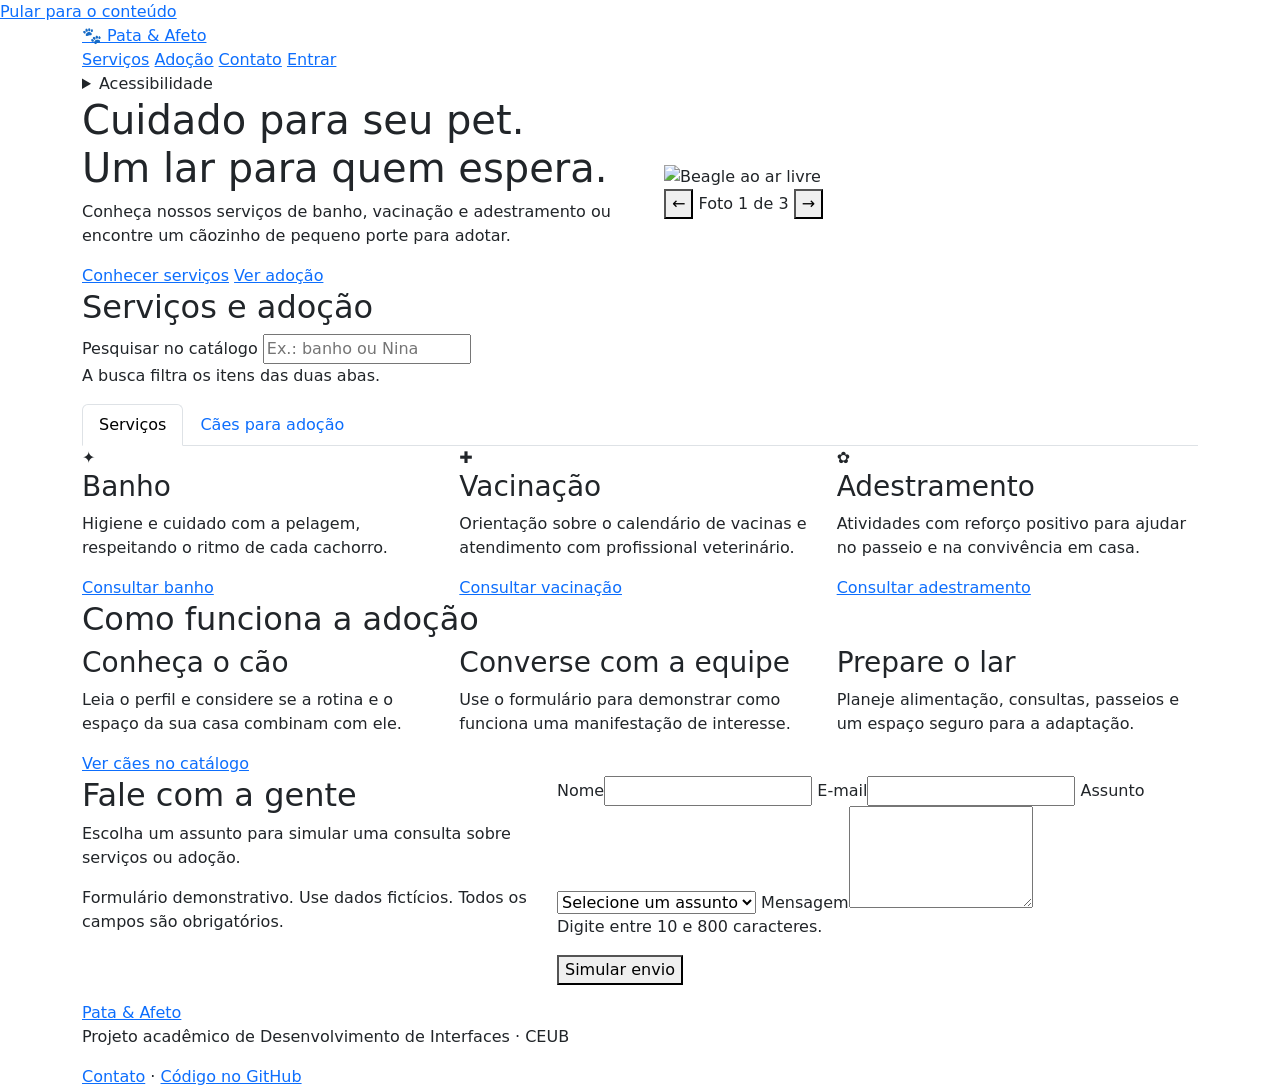
==== index.html @ d891a0a9 "feat: estrutura landing page e login em HTML" ====
<!doctype html>
<html lang="pt-BR" data-bs-theme="light">
<head>
  <meta charset="utf-8">
  <meta name="viewport" content="width=device-width, initial-scale=1">
  <title>Pet shop e adoção | Pata &amp; Afeto</title>
  <link href="https://cdn.jsdelivr.net/npm/bootstrap@5.3.9/dist/css/bootstrap.min.css" rel="stylesheet" integrity="sha384-yEPZ7jP9S0QKiUQ0m3jjsO4ProIW7wvR9gXkI7JOGa2XVsw53Yke2bsdkBbjmmiX" crossorigin="anonymous">
  <link rel="stylesheet" href="css/style.css">
  <script src="js/preferencias.js"></script>
  <script defer src="https://cdn.jsdelivr.net/npm/bootstrap@5.3.9/dist/js/bootstrap.bundle.min.js" integrity="sha384-WyOxWvTyr1QaMPfiPJSv76iReVthorl5uWlFtZPyK0IEB0hGzo9y5Bp9mYanr8Bu" crossorigin="anonymous"></script>
  <script defer src="js/script.js"></script>
</head>
<body>
<a class="pular" href="#conteudo">Pular para o conteúdo</a>
<header class="barra">
  <div class="container barra-interna">
    <a class="marca" href="index.html"><span aria-hidden="true">🐾</span> Pata &amp; Afeto</a>
    <nav aria-label="Navegação principal">
      <a href="index.html#servicos">Serviços</a>
      <a href="index.html#adocao">Adoção</a>
      <a href="index.html#contato">Contato</a>
      <a href="login.html">Entrar</a>
    </nav>
    <details class="preferencias">
      <summary>Acessibilidade</summary>
      <div class="painel">
        <button type="button" class="botao secundario" id="tema" aria-pressed="false">Modo escuro</button>
        <fieldset>
          <legend>Tamanho da fonte</legend>
          <button type="button" class="botao secundario" data-fonte="normal" aria-pressed="true">Padrão</button>
          <button type="button" class="botao secundario" data-fonte="grande" aria-pressed="false">Maior</button>
          <button type="button" class="botao secundario" data-fonte="extra" aria-pressed="false">Extra</button>
        </fieldset>
      </div>
    </details>
  </div>
</header>
<main id="conteudo" tabindex="-1">
  <section class="hero">
    <div class="container">
      <div class="row align-items-center g-4 g-lg-5">
        <div class="col-lg-6">
          <h1>Cuidado para seu pet.<br>Um lar para quem espera.</h1>
          <p class="introducao">Conheça nossos serviços de banho, vacinação e adestramento ou encontre um cãozinho de pequeno porte para adotar.</p>
          <div class="acoes">
            <a class="botao" href="#servicos">Conhecer serviços</a>
            <a class="botao secundario" href="#adocao">Ver adoção</a>
          </div>
        </div>
        <div class="col-lg-6">
          <div id="galeria" class="carousel slide" role="region" aria-label="Galeria de cães" data-bs-interval="false" data-bs-touch="false">
            <div class="carousel-inner">
              <div class="carousel-item active"><img src="img/hero.jpg" alt="Beagle ao ar livre"></div>
              <div class="carousel-item"><img src="img/nina.jpg" alt="Cão do perfil de Nina"></div>
              <div class="carousel-item"><img src="img/tobias.jpg" alt="Cão do perfil de Tobias"></div>
            </div>
            <div class="galeria-controles">
              <button class="botao secundario" type="button" data-bs-target="#galeria" data-bs-slide="prev" aria-label="Foto anterior">←</button>
              <span id="galeria-status" role="status">Foto 1 de 3</span>
              <button class="botao secundario" type="button" data-bs-target="#galeria" data-bs-slide="next" aria-label="Próxima foto">→</button>
            </div>
          </div>
        </div>
      </div>
    </div>
  </section>
  <section id="servicos" class="secao container" aria-labelledby="catalogo">
    <h2 id="catalogo">Serviços e adoção</h2>
    <label for="pesquisa">Pesquisar no catálogo</label>
    <input id="pesquisa" type="search" placeholder="Ex.: banho ou Nina" aria-describedby="busca-ajuda">
    <p id="busca-ajuda">A busca filtra os itens das duas abas.</p>
    <p class="visually-hidden" id="resultado" role="status"></p>
    <div class="nav nav-tabs" id="abas" role="tablist" aria-label="Categorias do catálogo">
      <button class="nav-link active" id="aba-servicos" data-bs-toggle="tab" data-bs-target="#lista-servicos" type="button" role="tab" aria-controls="lista-servicos" aria-selected="true">Serviços</button>
      <button class="nav-link" id="aba-adocao" data-bs-toggle="tab" data-bs-target="#lista-adocao" type="button" role="tab" aria-controls="lista-adocao" aria-selected="false" tabindex="-1">Cães para adoção</button>
    </div>
    <div class="tab-content">
      <section class="tab-pane show active" id="lista-servicos" role="tabpanel" aria-labelledby="aba-servicos" tabindex="0">
        <div class="row g-3">
          <article class="col-md-4" data-item>
            <div class="cartao h-100"><span class="icone" aria-hidden="true">✦</span><h3>Banho</h3><p>Higiene e cuidado com a pelagem, respeitando o ritmo de cada cachorro.</p><a href="#contato" data-assunto="Banho">Consultar banho</a></div>
          </article>
          <article class="col-md-4" data-item>
            <div class="cartao h-100"><span class="icone" aria-hidden="true">✚</span><h3>Vacinação</h3><p>Orientação sobre o calendário de vacinas e atendimento com profissional veterinário.</p><a href="#contato" data-assunto="Vacinação">Consultar vacinação</a></div>
          </article>
          <article class="col-md-4" data-item>
            <div class="cartao h-100"><span class="icone" aria-hidden="true">✿</span><h3>Adestramento</h3><p>Atividades com reforço positivo para ajudar no passeio e na convivência em casa.</p><a href="#contato" data-assunto="Adestramento">Consultar adestramento</a></div>
          </article>
        </div>
        <p class="vazio" hidden>Nenhum serviço encontrado nesta aba.</p>
      </section>
      <section class="tab-pane" id="lista-adocao" role="tabpanel" aria-labelledby="aba-adocao" tabindex="0">
        <p>Perfis ilustrativos criados para o projeto acadêmico.</p>
        <div class="row g-3">
          <article class="col-md-6" data-item><div class="cartao perfil h-100"><img src="img/nina.jpg" alt="Cão retratado no perfil ilustrativo de Nina" loading="lazy"><div><h3>Nina</h3><p>Porte pequeno · 2 anos</p><p>Curiosa e companheira, gosta de brincar e passear.</p><a href="#contato" data-assunto="Adoção de Nina">Tenho interesse em Nina</a></div></div></article>
          <article class="col-md-6" data-item><div class="cartao perfil h-100"><img src="img/tobias.jpg" alt="Cão retratado no perfil ilustrativo de Tobias" loading="lazy"><div><h3>Tobias</h3><p>Porte pequeno · 4 anos</p><p>Tranquilo, gosta de companhia e de passeios curtos.</p><a href="#contato" data-assunto="Adoção de Tobias">Tenho interesse em Tobias</a></div></div></article>
        </div>
        <p class="vazio" hidden>Nenhum cão encontrado nesta aba.</p>
      </section>
    </div>
  </section>
  <section id="adocao" class="faixa secao">
    <div class="container">
      <h2>Como funciona a adoção</h2>
      <div class="row g-3">
        <article class="col-md-4"><div class="cartao h-100"><h3>Conheça o cão</h3><p>Leia o perfil e considere se a rotina e o espaço da sua casa combinam com ele.</p></div></article>
        <article class="col-md-4"><div class="cartao h-100"><h3>Converse com a equipe</h3><p>Use o formulário para demonstrar como funciona uma manifestação de interesse.</p></div></article>
        <article class="col-md-4"><div class="cartao h-100"><h3>Prepare o lar</h3><p>Planeje alimentação, consultas, passeios e um espaço seguro para a adaptação.</p></div></article>
      </div>
      <a class="botao mt-4" href="#servicos" id="abrir-adocao">Ver cães no catálogo</a>
    </div>
  </section>
  <section id="contato" class="secao container" aria-labelledby="titulo-contato">
    <div class="row g-4">
      <div class="col-lg-5">
        <h2 id="titulo-contato">Fale com a gente</h2>
        <p>Escolha um assunto para simular uma consulta sobre serviços ou adoção.</p>
        <p id="contato-ajuda">Formulário demonstrativo. Use dados fictícios. Todos os campos são obrigatórios.</p>
      </div>
      <div class="col-lg-7">
        <form class="cartao formulario" id="form-contato" aria-describedby="contato-ajuda">
          <label for="nome">Nome</label><input id="nome" autocomplete="off" required maxlength="100">
          <label for="email">E-mail</label><input id="email" type="email" autocomplete="off" required maxlength="150">
          <label for="assunto">Assunto</label>
          <select id="assunto" required>
            <option value="">Selecione um assunto</option>
            <option>Banho</option><option>Vacinação</option><option>Adestramento</option>
            <option>Adoção de Nina</option><option>Adoção de Tobias</option><option>Outro</option>
          </select>
          <label for="mensagem">Mensagem</label><textarea id="mensagem" rows="4" required minlength="10" maxlength="800" aria-describedby="mensagem-ajuda"></textarea>
          <p id="mensagem-ajuda">Digite entre 10 e 800 caracteres.</p>
          <button type="submit" class="botao">Simular envio</button>
          <p class="retorno" role="status"></p>
        </form>
      </div>
    </div>
  </section>
</main>
<footer class="rodape">
  <div class="container">
    <a class="marca" href="index.html">Pata &amp; Afeto</a>
    <p>Projeto acadêmico de Desenvolvimento de Interfaces · CEUB</p>
    <a href="index.html#contato">Contato</a> · <a href="https://github.com/luisa99-web/PROJ_PETSHOP">Código no GitHub</a>
  </div>
</footer>
</body>
</html>
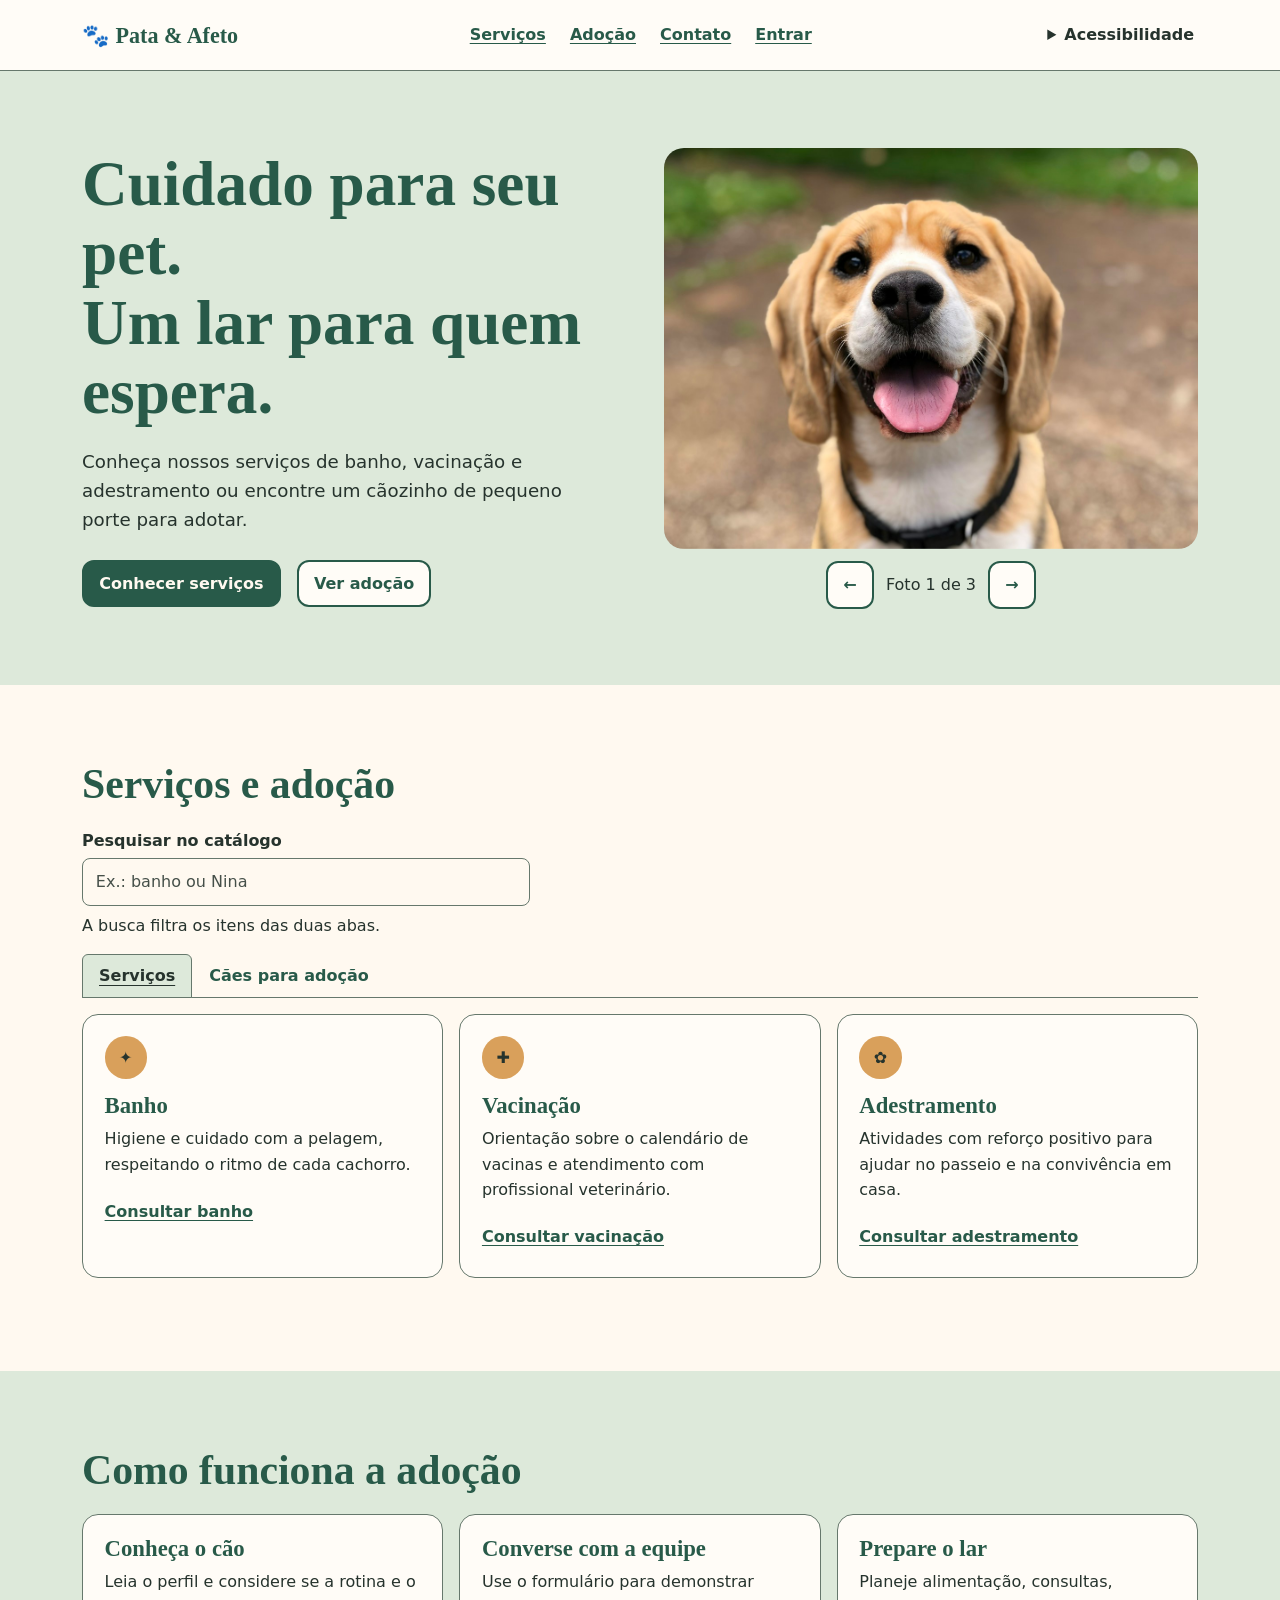
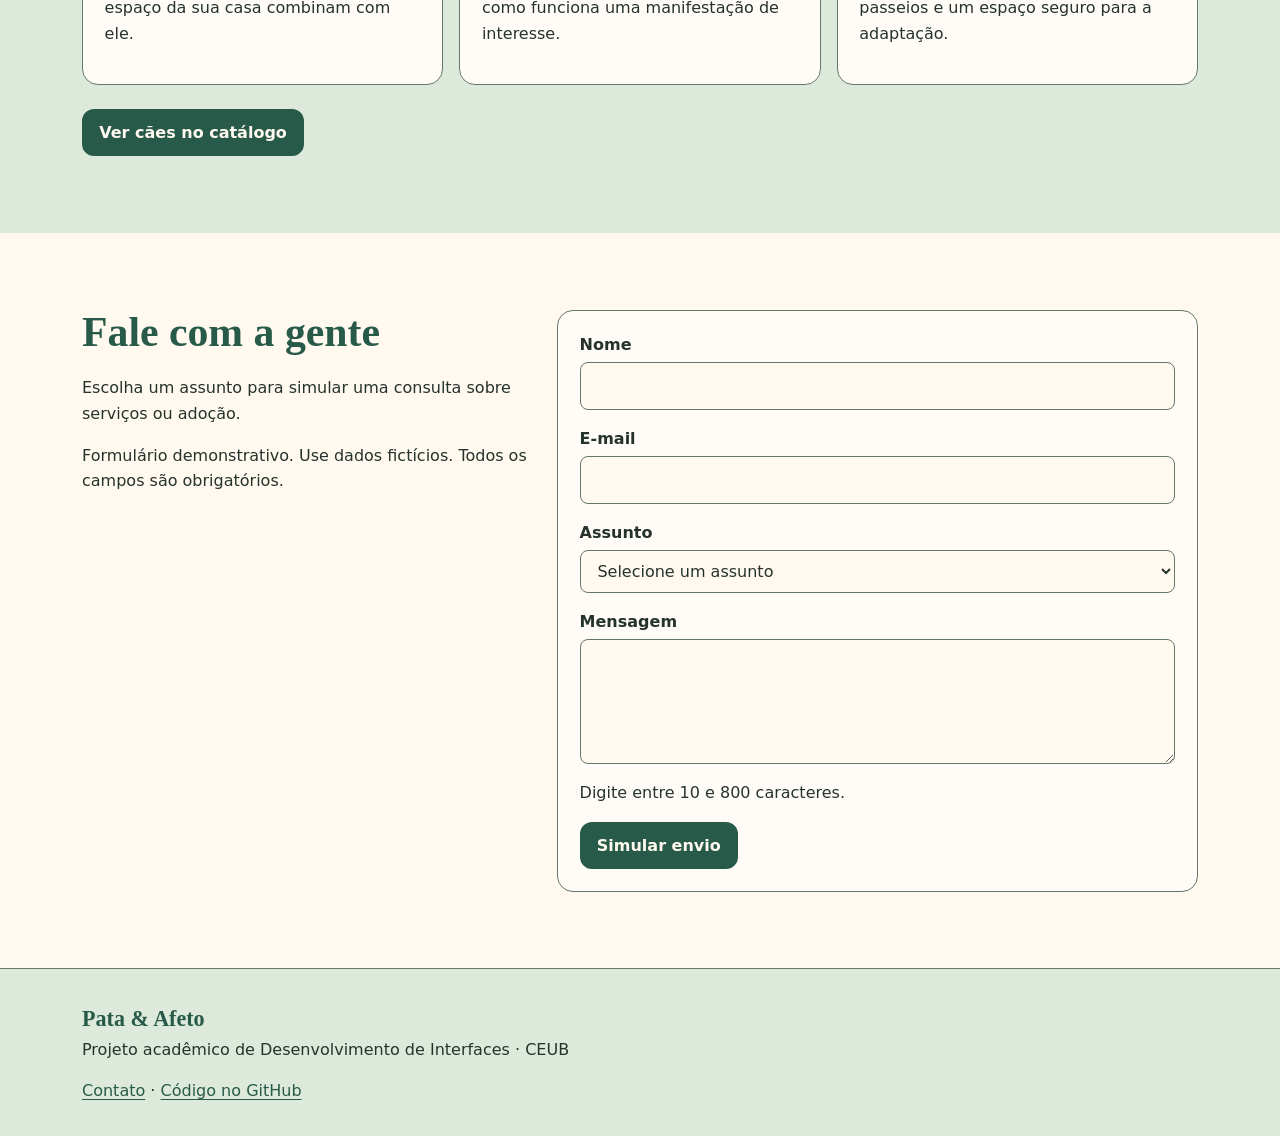
==== commit 5bebe8a0: "fix: revisa imagens e textos alternativos da adoção" ====
--- a/index.html
+++ b/index.html
@@ -51,8 +51,8 @@
           <div id="galeria" class="carousel slide" role="region" aria-label="Galeria de cães" data-bs-interval="false" data-bs-touch="false">
             <div class="carousel-inner">
               <div class="carousel-item active"><img src="img/hero.jpg" alt="Beagle ao ar livre"></div>
-              <div class="carousel-item"><img src="img/nina.jpg" alt="Cão do perfil de Nina"></div>
-              <div class="carousel-item"><img src="img/tobias.jpg" alt="Cão do perfil de Tobias"></div>
+              <div class="carousel-item"><img src="img/nina.jpg" alt="Buldogue francês com casaco amarelo"></div>
+              <div class="carousel-item"><img src="img/tobias.jpg" alt="Chihuahua preto e castanho na grama"></div>
             </div>
             <div class="galeria-controles">
               <button class="botao secundario" type="button" data-bs-target="#galeria" data-bs-slide="prev" aria-label="Foto anterior">←</button>
@@ -92,8 +92,8 @@
       <section class="tab-pane" id="lista-adocao" role="tabpanel" aria-labelledby="aba-adocao" tabindex="0">
         <p>Perfis ilustrativos criados para o projeto acadêmico.</p>
         <div class="row g-3">
-          <article class="col-md-6" data-item><div class="cartao perfil h-100"><img src="img/nina.jpg" alt="Cão retratado no perfil ilustrativo de Nina" loading="lazy"><div><h3>Nina</h3><p>Porte pequeno · 2 anos</p><p>Curiosa e companheira, gosta de brincar e passear.</p><a href="#contato" data-assunto="Adoção de Nina">Tenho interesse em Nina</a></div></div></article>
-          <article class="col-md-6" data-item><div class="cartao perfil h-100"><img src="img/tobias.jpg" alt="Cão retratado no perfil ilustrativo de Tobias" loading="lazy"><div><h3>Tobias</h3><p>Porte pequeno · 4 anos</p><p>Tranquilo, gosta de companhia e de passeios curtos.</p><a href="#contato" data-assunto="Adoção de Tobias">Tenho interesse em Tobias</a></div></div></article>
+          <article class="col-md-6" data-item><div class="cartao perfil h-100"><img src="img/nina.jpg" alt="Buldogue francês com casaco amarelo, de perfil" loading="lazy"><div><h3>Nina</h3><p>Porte pequeno · 2 anos</p><p>Curiosa e companheira, gosta de brincar e passear.</p><a href="#contato" data-assunto="Adoção de Nina">Tenho interesse em Nina</a></div></div></article>
+          <article class="col-md-6" data-item><div class="cartao perfil h-100"><img src="img/tobias.jpg" alt="Chihuahua preto e castanho olhando para o lado" loading="lazy"><div><h3>Tobias</h3><p>Porte pequeno · 4 anos</p><p>Tranquilo, gosta de companhia e de passeios curtos.</p><a href="#contato" data-assunto="Adoção de Tobias">Tenho interesse em Tobias</a></div></div></article>
         </div>
         <p class="vazio" hidden>Nenhum cão encontrado nesta aba.</p>
       </section>
--- a/css/style.css
+++ b/css/style.css
@@ -0,0 +1,193 @@
+/* Identidade visual e tokens dos dois temas. */
+:root {
+  --fundo: #fff9f0;
+  --texto: #26332d;
+  --primaria: #285a49;
+  --suave: #dde9da;
+  --cartao: #fffcf7;
+  --linha: #66786c;
+  --acento: #d9a05b;
+  --botao-texto: #fff9f0;
+  --foco: #285a49;
+}
+:root[data-bs-theme="dark"] {
+  --fundo: #121a16;
+  --texto: #f5f5f0;
+  --primaria: #a8d5ba;
+  --suave: #283d32;
+  --cartao: #202e26;
+  --linha: #94a89b;
+  --acento: #d9a05b;
+  --botao-texto: #121a16;
+  --foco: #d9a05b;
+}
+html[data-fonte="grande"] { font-size: 112.5%; }
+html[data-fonte="extra"] { font-size: 125%; }
+body {
+  background: var(--fundo);
+  color: var(--texto);
+  font-family: system-ui, sans-serif;
+  line-height: 1.6;
+}
+a { color: var(--primaria); text-underline-offset: .2em; }
+a:hover { color: var(--texto); }
+:focus-visible {
+  outline: 3px solid var(--foco);
+  outline-offset: 4px;
+}
+[hidden] { display: none !important; }
+.pular {
+  position: absolute;
+  top: .5rem;
+  left: .5rem;
+  z-index: 10;
+  padding: .65rem 1rem;
+  background: var(--fundo);
+  transform: translateY(-160%);
+}
+.pular:focus { transform: none; }
+.barra {
+  background: var(--cartao);
+  border-bottom: 1px solid var(--linha);
+}
+.barra-interna, nav, .acoes {
+  display: flex;
+  flex-wrap: wrap;
+  align-items: center;
+  gap: .65rem 1rem;
+}
+.barra-interna { justify-content: space-between; padding-block: 1rem; }
+nav a, summary { display: inline-block; padding: .4rem .25rem; }
+nav a { font-weight: 650; }
+.marca {
+  font-family: Georgia, serif;
+  font-size: 1.38rem;
+  font-weight: 700;
+  text-decoration: none;
+}
+.preferencias { position: relative; }
+summary { display: list-item; cursor: pointer; font-weight: 650; }
+.painel {
+  position: absolute;
+  right: 0;
+  z-index: 5;
+  width: min(16rem, 85vw);
+  padding: 1rem;
+  border: 1px solid var(--linha);
+  border-radius: .8rem;
+  background: var(--cartao);
+  box-shadow: 0 .5rem 1.75rem #0002;
+}
+.painel fieldset { margin-top: .7rem; }
+.painel legend { font-size: 1rem; }
+.painel button { margin: .15rem; }
+.painel [aria-pressed="true"] { background: var(--suave); }
+.hero {
+  background: var(--suave);
+  padding: clamp(2rem, 6vw, 5.5rem) 0;
+}
+h1, h2, h3 {
+  color: var(--primaria);
+  font-family: Georgia, serif;
+  font-weight: 700;
+  line-height: 1.1;
+  overflow-wrap: break-word;
+}
+h1 { font-size: clamp(2rem, 1.55rem + 3vw, 4.6rem); }
+h2 { font-size: clamp(1.65rem, 1.25rem + 1.7vw, 2.8rem); margin-bottom: 1.25rem; }
+h3 { font-size: 1.42rem; }
+.introducao { font-size: 1.14rem; max-width: 34rem; margin: 1.2rem 0 1.6rem; }
+.botao {
+  display: inline-flex;
+  align-items: center;
+  justify-content: center;
+  min-height: 2.75rem;
+  max-width: 100%;
+  padding: .55rem .95rem;
+  border: 2px solid var(--primaria);
+  border-radius: .75rem;
+  background: var(--primaria);
+  color: var(--botao-texto);
+  font-weight: 700;
+  text-align: center;
+  text-decoration: none;
+}
+.botao:hover { background: var(--acento); color: #26332d; }
+.botao.secundario { background: var(--cartao); color: var(--primaria); }
+.botao.secundario:hover { background: var(--suave); }
+.carousel-inner { border-radius: 1.25rem; }
+.carousel-item img { display: block; width: 100%; aspect-ratio: 4 / 3; object-fit: cover; }
+.galeria-controles {
+  display: flex;
+  flex-wrap: wrap;
+  align-items: center;
+  justify-content: center;
+  gap: .75rem;
+  margin-top: .8rem;
+}
+.secao { padding-block: clamp(2.5rem, 6vw, 5rem); }
+.faixa { background: var(--suave); }
+.cartao {
+  background: var(--cartao);
+  border: 1px solid var(--linha);
+  border-radius: 1rem;
+  padding: 1.35rem;
+  overflow-wrap: anywhere;
+}
+.cartao a { display: inline-block; padding-block: .35rem; font-weight: 700; }
+.icone {
+  display: inline-grid;
+  place-items: center;
+  width: 2.65rem;
+  height: 2.65rem;
+  margin-bottom: .9rem;
+  border-radius: 50%;
+  background: var(--acento);
+  color: #26332d;
+}
+.perfil { padding: 0; }
+.perfil img {
+  width: 100%;
+  aspect-ratio: 2 / 1;
+  object-fit: cover;
+  border-radius: .95rem .95rem 0 0;
+}
+.perfil div { padding: 1.35rem; }
+.nav-tabs { --bs-nav-tabs-border-color: var(--linha); }
+.nav-tabs .nav-link { color: var(--primaria); font-weight: 700; }
+.nav-tabs .nav-link.active {
+  color: var(--texto);
+  background: var(--suave);
+  border-color: var(--linha);
+  text-decoration: underline;
+  text-underline-offset: .22em;
+}
+.tab-pane { padding-block: 1rem; }
+label { display: block; font-weight: 700; margin-bottom: .25rem; }
+input, textarea, select {
+  display: block;
+  width: 100%;
+  min-width: 0;
+  padding: .65rem .8rem;
+  color: var(--texto);
+  background: var(--fundo);
+  border: 1px solid var(--linha);
+  border-radius: .5rem;
+}
+input::placeholder { color: var(--texto); opacity: .85; }
+#pesquisa { max-width: 28rem; }
+#busca-ajuda { margin-top: .4rem; }
+.formulario input, .formulario select, .formulario textarea { margin-bottom: 1rem; }
+.retorno { margin: .8rem 0 0; font-weight: 700; }
+.retorno:empty { display: none; }
+.login { max-width: 36rem; }
+.login h1 { margin-top: 1rem; }
+.rodape { background: var(--suave); border-top: 1px solid var(--linha); padding: 2rem 0; }
+@media (max-width: 575px) {
+  .barra-interna { display: block; }
+  nav { margin-block: .5rem; }
+  .painel { position: static; }
+}
+@media (prefers-reduced-motion: reduce) {
+  .carousel-item { transition: none; }
+}
